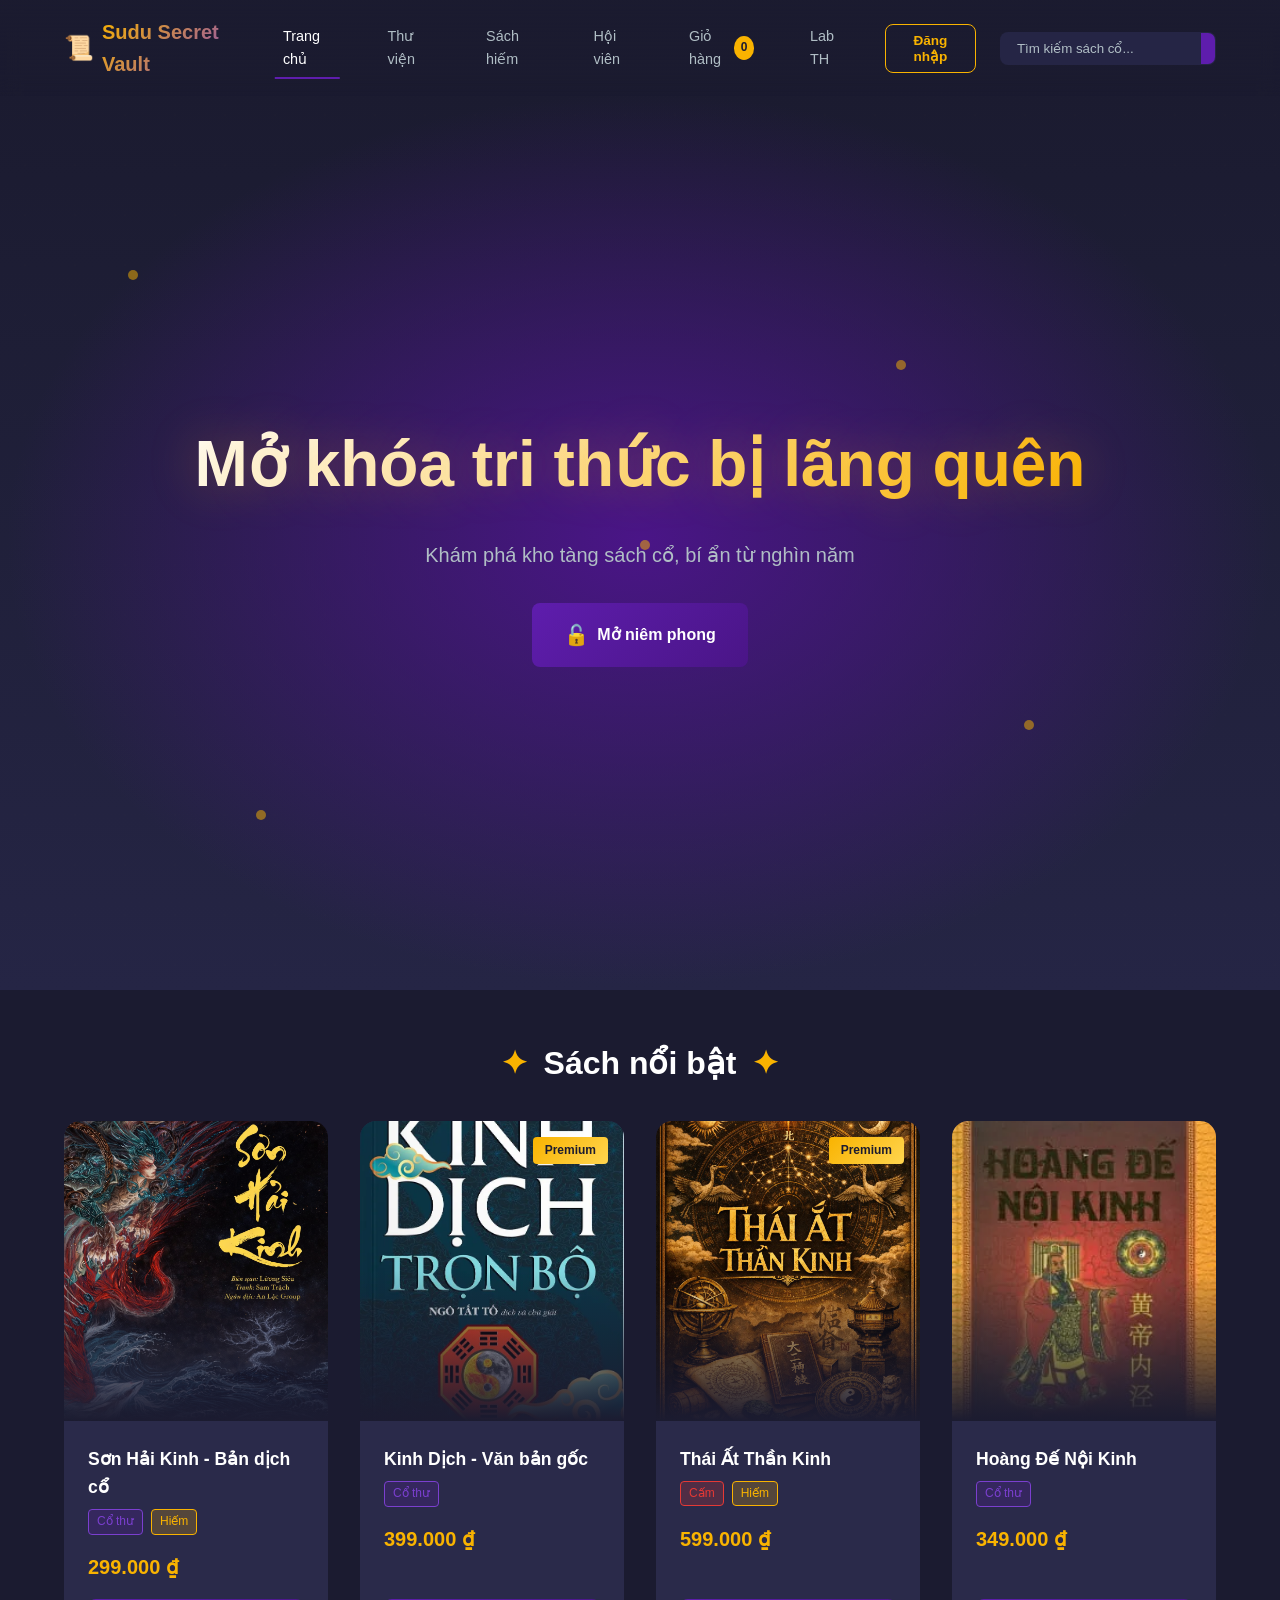
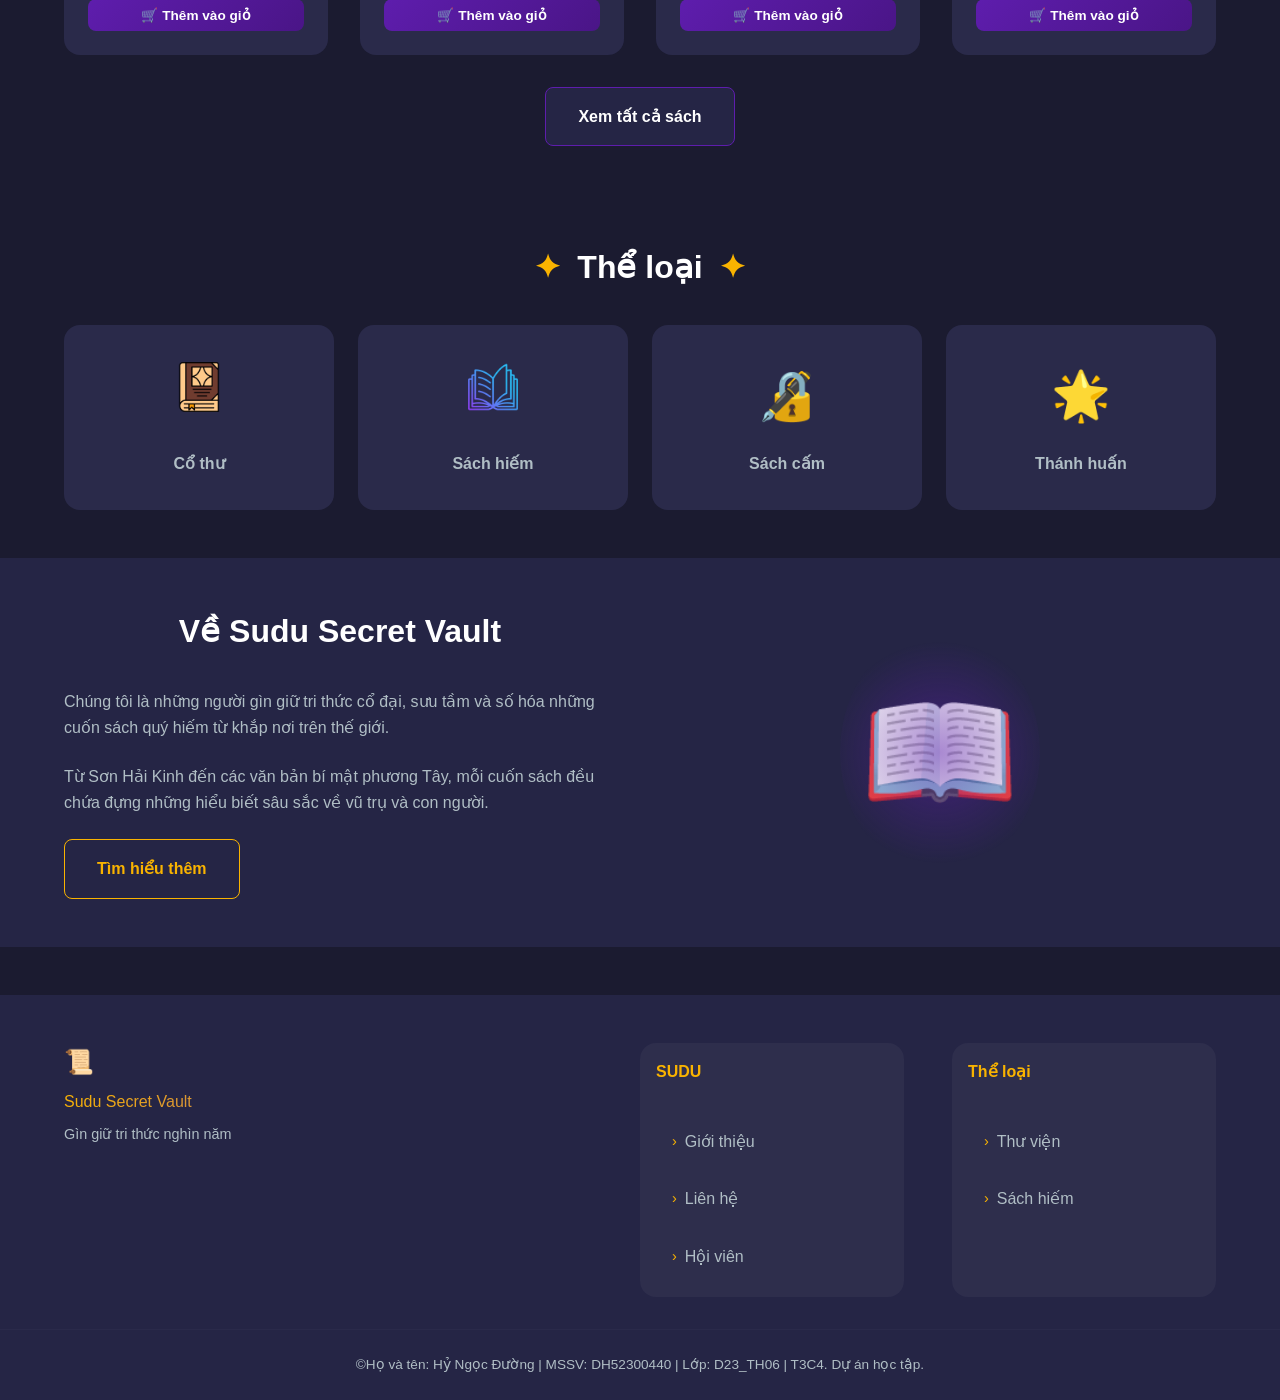
==== index.html @ 45963c6c "Initial commit" ====
<!DOCTYPE html>
<html lang="vi">

<head>
    <meta charset="UTF-8">
    <meta name="viewport" content="width=device-width, initial-scale=1.0">
    <title>Sudu Secret Vault - Mở khóa tri thức bị lãng quên</title>
    <link rel="stylesheet" href="styles/style.css">
</head>

<body>
    <!-- ========== HEADER ========== -->
    <header class="header">
        <div class="container header-content">
            <!-- Logo -->
            <a href="index.html" class="logo">
                <span class="logo-icon">📜</span>
                <span class="logo-text">Sudu Secret Vault</span>
            </a>

            <!-- Navigation Menu -->
            <nav class="nav-menu">
                <a href="index.html" class="nav-link active">Trang chủ</a>
                <a href="templates/sach.html" class="nav-link">Thư viện</a>
                <a href="templates/sach-hiem.html" class="nav-link">Sách hiếm</a>
                <a href="templates/hoi-vien.html" class="nav-link">Hội viên</a>
                <a href="templates/gio-hang.html" class="nav-link cart-link">

                    Giỏ hàng
                    <span class="cart-count" id="cart-count">0</span>
                </a>
                <a href="templates/lab-thuc-hanh.html" class="nav-link">Lab TH</a>
            </nav>

            <!-- Search Bar -->
            <div class="search-bar">
                <input type="text" id="search-input" placeholder="Tìm kiếm sách cổ...">
                <button class="search-btn" onclick="searchBooks()">🔍</button>
            </div>

            <!-- Mobile Menu Button -->
            <button class="mobile-menu-btn" onclick="toggleMobileMenu()">☰</button>
        </div>
    </header>

    <!-- ========== HERO SECTION ========== -->
    <section class="hero">
        <div class="hero-overlay"></div>
        <div class="hero-content">
            <h1 class="hero-title">Mở khóa tri thức bị lãng quên</h1>
            <p class="hero-subtitle">Khám phá kho tàng sách cổ, bí ẩn từ nghìn năm</p>
            <a href="templates/sach.html" class="btn btn-primary btn-glow">
                <span class="btn-icon">🔓</span>
                Mở niêm phong
            </a>
        </div>
        <!-- Floating mystical elements -->
        <div class="mystical-particles">
            <span class="particle"></span>
            <span class="particle"></span>
            <span class="particle"></span>
            <span class="particle"></span>
            <span class="particle"></span>
        </div>
    </section>

    <!-- ========== FEATURED BOOKS ========== -->
    <section class="section featured-section">
        <div class="container">
            <h2 class="section-title">
                <span class="title-decoration">✦</span>
                Sách nổi bật
                <span class="title-decoration">✦</span>
            </h2>
            <div class="books-grid" id="featured-books">
                <!-- Books will be loaded by JavaScript -->
            </div>
            <div class="section-footer">
                <a href="templates/sach.html" class="btn btn-secondary">Xem tất cả sách</a>
            </div>
        </div>
    </section>

    <!-- ========== CATEGORIES ========== -->
    <section class="section categories-section">
        <div class="container">
            <h2 class="section-title">
                <span class="title-decoration">✦</span>
                Thể loại
                <span class="title-decoration">✦</span>
            </h2>
            <div class="categories-grid">
                <a href="templates/sach.html?category=cothu" class="category-card">
                    <span class="category-icon"> <img src="images/icon/iconcothu.jpg" alt="Cổ thư" width="50"
                            height="50"> </span>
                    <span class="category-name">Cổ thư</span>
                </a>
                <a href="templates/sach.html?category=hiem" class="category-card">
                    <span class="category-icon"> <img src="images/icon/book.png" alt="Sách hiếm" width="50" height="50">
                    </span>
                    <span class="category-name">Sách hiếm</span>
                </a>
                <a href="templates/sach.html?category=cam" class="category-card">
                    <span class="category-icon">🔏</span>
                    <span class="category-name">Sách cấm</span>
                </a>
                <a href="templates/sach.html?category=thanhuan" class="category-card">
                    <span class="category-icon">🌟</span>
                    <span class="category-name">Thánh huấn</span>
                </a>
            </div>
        </div>
    </section>

    <!-- ========== ABOUT SECTION ========== -->
    <section class="section about-section">
        <div class="container about-content">
            <div class="about-text">
                <h2 class="section-title">Về Sudu Secret Vault</h2>
                <p>Chúng tôi là những người gìn giữ tri thức cổ đại, sưu tầm và số hóa những cuốn sách quý hiếm từ khắp
                    nơi trên thế giới.</p>
                <p>Từ Sơn Hải Kinh đến các văn bản bí mật phương Tây, mỗi cuốn sách đều chứa đựng những hiểu biết sâu
                    sắc về vũ trụ và con người.</p>
                <a href="templates/gioi-thieu.html" class="btn btn-outline">Tìm hiểu thêm</a>
            </div>
            <div class="about-image">
                <div class="mystical-book">
                    <span class="book-glow"></span>
                    📖
                </div>
            </div>
        </div>
    </section>

    <!-- ========== FOOTER ========== -->
    <footer class="footer">
        <div class="container footer-content">
            <div class="footer-brand">
                <span class="logo-icon">📜</span>
                <span class="logo-text">Sudu Secret Vault</span>
                <p class="footer-tagline">Gìn giữ tri thức nghìn năm</p>
            </div>
            <div class="footer-links">
                <h4>SUDU</h4>
                <a href="templates/gioi-thieu.html">Giới thiệu</a>
                <a href="templates/lien-he.html">Liên hệ</a>
                <a href="templates/hoi-vien.html">Hội viên</a>
            </div>
            <div class="footer-links">
                <h4>Thể loại</h4>
                <a href="templates/sach.html">Thư viện</a>
                <a href="templates/sach-hiem.html">Sách hiếm</a>
            </div>
        </div>
        <div class="footer-bottom">
            <p>&copy;Họ và tên: Hỷ Ngọc Đường | MSSV: DH52300440 | Lớp: D23_TH06 | T3C4. Dự án học tập.</p>

        </div>
    </footer>

    <script src="scripts/main.js"></script>
    <script>
        // Load featured books on homepage
        document.addEventListener('DOMContentLoaded', function () {
            loadFeaturedBooks();
            updateCartCount();
        });
    </script>
</body>

</html>
---- styles/style.css ----
/* ========================================
   SUDU SECRET VAULT - MYSTICAL E-BOOK SHOP
   Main Stylesheet
   ======================================== */

/* ========== CSS VARIABLES ========== */
:root {
    --color-primary: #5E1DAD;
    --color-primary-light: #7B3FCF;
    --color-primary-dark: #4A1587;
    --color-accent: #F9B300;
    --color-accent-light: #FFD54F;
    --color-bg: #1B1B30;
    --color-bg-light: #252545;
    --color-bg-card: #2A2A4A;
    --color-text: #FFFFFF;
    --color-text-alt: #B0BEC5;
    --color-danger: #E53935;
    --color-success: #43A047;

    /* Glow effects */
    --glow-primary: 0 0 20px rgba(94, 29, 173, 0.5);
    --glow-accent: 0 0 20px rgba(249, 179, 0, 0.5);

    /* Spacing */
    --spacing-xs: 0.5rem;
    --spacing-sm: 1rem;
    --spacing-md: 1.5rem;
    --spacing-lg: 2rem;
    --spacing-xl: 3rem;

    /* Border radius */
    --radius-sm: 4px;
    --radius-md: 8px;
    --radius-lg: 16px;

    /* Transitions */
    --transition-slow: 0.5s ease;
    --transition-normal: 0.3s ease;
    --transition-fast: 0.15s ease;
}

/* ========== RESET & BASE ========== */
* {
    margin: 0;
    padding: 0;
    box-sizing: border-box;
}

html {
    scroll-behavior: smooth;
}

body {
    font-family: 'Segoe UI', Tahoma, Geneva, Verdana, sans-serif;
    background-color: var(--color-bg);
    color: var(--color-text);
    line-height: 1.6;
    min-height: 100vh;
    padding-top: 90px;
}

a {
    text-decoration: none;
    color: inherit;
    transition: var(--transition-normal);
}

img {
    max-width: 100%;
    height: auto;
}

.container {
    max-width: 1200px;
    margin: 0 auto;
    padding: 0 var(--spacing-md);
}

/* ========== HEADER ========== */
.header {
    background: linear-gradient(180deg, var(--color-bg) 0%, transparent 100%);
    position: fixed;
    top: 0;
    left: 0;
    right: 0;
    z-index: 1000;
    padding: var(--spacing-sm) 0;
    backdrop-filter: blur(10px);
}

.header-content {
    display: flex;
    align-items: center;
    justify-content: space-between;
    gap: var(--spacing-md);
}

.user-panel {
    display: flex;
    align-items: center;
    gap: var(--spacing-sm);
}

.user-greeting {
    color: var(--color-text);
    font-size: 0.95rem;
    white-space: nowrap;
}

/* Logo */
.logo {
    display: flex;
    align-items: center;
    gap: var(--spacing-xs);
    font-size: 1.25rem;
    font-weight: bold;
}

.logo-icon {
    font-size: 1.5rem;
    animation: float 3s ease-in-out infinite;
}

.logo-text {
    background: linear-gradient(135deg, var(--color-accent), var(--color-primary-light));
    -webkit-background-clip: text;
    -webkit-text-fill-color: transparent;
    background-clip: text;
}

/* Navigation */
.nav-menu {
    display: flex;
    align-items: center;
    gap: var(--spacing-md);
}

.nav-link {
    color: var(--color-text-alt);
    font-size: 0.9rem;
    padding: var(--spacing-xs) var(--spacing-sm);
    border-radius: var(--radius-sm);
    position: relative;
}

.nav-link:hover,
.nav-link.active {
    color: var(--color-text);
}

.nav-link::after {
    content: '';
    position: absolute;
    bottom: 0;
    left: 50%;
    transform: translateX(-50%);
    width: 0;
    height: 2px;
    background: var(--color-primary);
    transition: var(--transition-normal);
}

.nav-link:hover::after,
.nav-link.active::after {
    width: 80%;
}

.cart-link {
    display: flex;
    align-items: center;
    gap: var(--spacing-xs);
}

.cart-icon {
    display: inline-flex;
    align-items: center;
    justify-content: center;
    font-size: 1rem;
}

.cart-count {
    background: var(--color-accent);
    color: var(--color-bg);
    font-size: 0.75rem;
    font-weight: bold;
    padding: 2px 6px;
    border-radius: 50%;
    min-width: 20px;
    text-align: center;
}

.flyer-image {
    position: fixed;
    z-index: 2000;
    border-radius: 12px;
    pointer-events: none;
    transition: transform 0.8s ease, opacity 0.8s ease;
    will-change: transform, opacity;
}

.cart-link.animate {
    animation: cart-pop 0.35s ease-in-out;
}

@keyframes cart-pop {
    0% {
        transform: scale(1);
    }

    50% {
        transform: scale(1.18);
    }

    100% {
        transform: scale(1);
    }
}

/* Search Bar */
.search-bar {
    display: flex;
    align-items: center;
    background: var(--color-bg-light);
    border-radius: var(--radius-md);
    overflow: hidden;
    border: 1px solid transparent;
    transition: var(--transition-normal);
}

.search-bar:focus-within {
    border-color: var(--color-primary);
    box-shadow: var(--glow-primary);
}

.search-bar input {
    background: transparent;
    border: none;
    padding: var(--spacing-xs) var(--spacing-sm);
    color: var(--color-text);
    width: 200px;
    outline: none;
}

.search-bar input::placeholder {
    color: var(--color-text-alt);
}

.search-btn {
    background: var(--color-primary);
    border: none;
    padding: var(--spacing-xs) var(--spacing-sm);
    cursor: pointer;
    transition: var(--transition-normal);
}

.search-btn:hover {
    background: var(--color-primary-light);
}

/* Mobile Menu Button */
.mobile-menu-btn {
    display: none;
    background: transparent;
    border: none;
    color: var(--color-text);
    font-size: 1.5rem;
    cursor: pointer;
}

/* ========== HERO SECTION ========== */
.hero {
    min-height: 100vh;
    display: flex;
    align-items: center;
    justify-content: center;
    position: relative;
    background:
        radial-gradient(ellipse at center, var(--color-primary-dark) 0%, transparent 70%),
        linear-gradient(180deg, var(--color-bg) 0%, var(--color-bg-light) 100%);
    overflow: hidden;
}

.hero-overlay {
    position: absolute;
    inset: 0;
    background: url('data:image/svg+xml,<svg xmlns="http://www.w3.org/2000/svg" viewBox="0 0 100 100"><circle cx="50" cy="50" r="1" fill="%23F9B300" opacity="0.3"/></svg>');
    background-size: 50px 50px;
    opacity: 0.1;
    animation: twinkle 4s ease-in-out infinite;
}

.hero-content {
    text-align: center;
    z-index: 1;
    padding: var(--spacing-xl);
}

.hero-title {
    font-size: clamp(2rem, 5vw, 4rem);
    font-weight: bold;
    margin-bottom: var(--spacing-md);
    background: linear-gradient(135deg, var(--color-text), var(--color-accent));
    -webkit-background-clip: text;
    -webkit-text-fill-color: transparent;
    background-clip: text;
    text-shadow: 0 0 50px rgba(249, 179, 0, 0.3);
}

.hero-subtitle {
    font-size: 1.25rem;
    color: var(--color-text-alt);
    margin-bottom: var(--spacing-lg);
}

/* Mystical Particles */
.mystical-particles {
    position: absolute;
    inset: 0;
    pointer-events: none;
}

.particle {
    position: absolute;
    width: 10px;
    height: 10px;
    background: var(--color-accent);
    border-radius: 50%;
    opacity: 0.5;
    animation: float-particle 6s ease-in-out infinite;
}

.particle:nth-child(1) {
    left: 10%;
    top: 20%;
    animation-delay: 0s;
}

.particle:nth-child(2) {
    left: 20%;
    top: 80%;
    animation-delay: 1s;
}

.particle:nth-child(3) {
    left: 70%;
    top: 30%;
    animation-delay: 2s;
}

.particle:nth-child(4) {
    left: 80%;
    top: 70%;
    animation-delay: 3s;
}

.particle:nth-child(5) {
    left: 50%;
    top: 50%;
    animation-delay: 4s;
}

/* ========== BUTTONS ========== */
.btn {
    display: inline-flex;
    align-items: center;
    gap: var(--spacing-xs);
    padding: var(--spacing-sm) var(--spacing-lg);
    border-radius: var(--radius-md);
    font-size: 1rem;
    font-weight: 600;
    cursor: pointer;
    border: none;
    transition: var(--transition-normal);
}

.btn-primary {
    background: linear-gradient(135deg, var(--color-primary), var(--color-primary-dark));
    color: var(--color-text);
}

.btn-primary:hover {
    transform: translateY(-2px);
    box-shadow: var(--glow-primary);
}

.btn-secondary {
    background: var(--color-bg-light);
    color: var(--color-text);
    border: 1px solid var(--color-primary);
}

.btn-secondary:hover {
    background: var(--color-primary);
}

.btn-outline {
    background: transparent;
    color: var(--color-accent);
    border: 1px solid var(--color-accent);
}

.btn-outline:hover {
    background: var(--color-accent);
    color: var(--color-bg);
}

.btn-glow {
    animation: glow-pulse 2s ease-in-out infinite;
}

.btn-accent {
    background: linear-gradient(135deg, var(--color-accent), var(--color-accent-light));
    color: var(--color-bg);
}

.btn-accent:hover {
    box-shadow: var(--glow-accent);
    transform: translateY(-2px);
}

.btn-small {
    padding: var(--spacing-xs) var(--spacing-sm);
    font-size: 0.85rem;
}

.btn-icon {
    font-size: 1.25rem;
}

.btn:disabled {
    opacity: 0.5;
    cursor: not-allowed;
    transform: none !important;
}

/* ========== SECTIONS ========== */
.section {
    padding: var(--spacing-xl) 0;
}

.section-title {
    text-align: center;
    font-size: 2rem;
    margin-bottom: var(--spacing-lg);
    display: flex;
    align-items: center;
    justify-content: center;
    gap: var(--spacing-sm);
}

.title-decoration {
    color: var(--color-accent);
    animation: twinkle 2s ease-in-out infinite;
}

.section-footer {
    text-align: center;
    margin-top: var(--spacing-lg);
}

/* ========== BOOKS GRID ========== */
.books-grid {
    display: grid;
    grid-template-columns: repeat(auto-fill, minmax(250px, 1fr));
    gap: var(--spacing-lg);
}

/* Book Card */
.book-card {
    background: var(--color-bg-card);
    border-radius: var(--radius-lg);
    overflow: hidden;
    transition: var(--transition-slow);
    position: relative;
    display: flex;
    flex-direction: column;
    height: 100%;
}

.book-card:hover {
    transform: translateY(-10px) scale(1.02);
    box-shadow: var(--glow-primary);
}

.book-card-image {
    position: relative;
    height: 300px;
    overflow: hidden;
}

.book-card-image img {
    width: 100%;
    height: 100%;
    object-fit: cover;
    transition: var(--transition-slow);
}

.book-card:hover .book-card-image img {
    transform: scale(1.1);
}

.book-card-overlay {
    position: absolute;
    inset: 0;
    background: linear-gradient(to top, var(--color-bg) 0%, transparent 50%);
}

.book-card-content {
    padding: var(--spacing-md);
    display: flex;
    flex-direction: column;
    flex: 1;
}

.book-card-title {
    font-size: 1.1rem;
    font-weight: 600;
    margin-bottom: var(--spacing-xs);
    display: -webkit-box;
    -webkit-line-clamp: 2;
    line-clamp: 2;
    -webkit-box-orient: vertical;
    overflow: hidden;
}

.book-card-title a:hover {
    color: var(--color-accent);
}

.book-tags {
    display: flex;
    flex-wrap: wrap;
    gap: var(--spacing-xs);
    margin-bottom: var(--spacing-sm);
}

.tag {
    font-size: 0.75rem;
    padding: 2px 8px;
    border-radius: var(--radius-sm);
    background: var(--color-bg-light);
    color: var(--color-text-alt);
}

.tag-hiem {
    background: rgba(249, 179, 0, 0.2);
    color: var(--color-accent);
    border: 1px solid var(--color-accent);
}

.tag-cothu {
    background: rgba(94, 29, 173, 0.2);
    color: var(--color-primary-light);
    border: 1px solid var(--color-primary-light);
}

.tag-cam {
    background: rgba(229, 57, 53, 0.2);
    color: var(--color-danger);
    border: 1px solid var(--color-danger);
}

.book-card-price {
    font-size: 1.25rem;
    font-weight: bold;
    color: var(--color-accent);
    margin-bottom: var(--spacing-sm);
}

.book-card-actions {
    display: flex;
    gap: var(--spacing-xs);
    margin-top: auto;
}

.book-card-actions .btn {
    flex: 1;
    justify-content: center;
}

/* Premium Badge */
.premium-badge {
    position: absolute;
    top: var(--spacing-sm);
    right: var(--spacing-sm);
    background: linear-gradient(135deg, var(--color-accent), var(--color-accent-light));
    color: var(--color-bg);
    padding: 4px 12px;
    border-radius: var(--radius-sm);
    font-size: 0.75rem;
    font-weight: bold;
    z-index: 1;
    animation: shine 3s ease-in-out infinite;
}

/* Locked Book */
.book-card.locked {
    opacity: 0.7;
}

.book-card.locked::before {
    content: '🔒';
    position: absolute;
    top: 50%;
    left: 50%;
    transform: translate(-50%, -50%);
    font-size: 3rem;
    z-index: 10;
    text-shadow: 0 0 20px var(--color-bg);
}

/* ========== CATEGORIES ========== */
.categories-grid {
    display: grid;
    grid-template-columns: repeat(auto-fit, minmax(200px, 1fr));
    gap: var(--spacing-md);
}

.category-card {
    display: flex;
    flex-direction: column;
    align-items: center;
    padding: var(--spacing-lg);
    background: var(--color-bg-card);
    border-radius: var(--radius-lg);
    transition: var(--transition-normal);
    border: 1px solid transparent;
}

.category-card:hover {
    border-color: var(--color-primary);
    box-shadow: var(--glow-primary);
    transform: translateY(-5px);
}

.category-icon {
    font-size: 3rem;
    margin-bottom: var(--spacing-sm);
}

.category-name {
    font-weight: 600;
    color: var(--color-text-alt);
}

.category-card:hover .category-name {
    color: var(--color-text);
}

/* ========== ABOUT SECTION ========== */
.about-section {
    background: var(--color-bg-light);
}

.about-content {
    display: grid;
    grid-template-columns: 1fr 1fr;
    gap: var(--spacing-xl);
    align-items: center;
}

.about-text p {
    color: var(--color-text-alt);
    margin-bottom: var(--spacing-md);
}

.about-image {
    display: flex;
    justify-content: center;
}

.mystical-book {
    font-size: 8rem;
    position: relative;
    animation: float 4s ease-in-out infinite;
}

.book-glow {
    position: absolute;
    inset: -20px;
    background: radial-gradient(circle, var(--color-primary) 0%, transparent 70%);
    opacity: 0.5;
    border-radius: 50%;
    animation: glow-pulse 2s ease-in-out infinite;
}

/* ========== PRODUCT DETAIL PAGE ========== */
.product-detail {
    padding-top: 100px;
    min-height: 100vh;
}

.product-container {
    display: grid;
    grid-template-columns: 1fr 1fr;
    gap: var(--spacing-xl);
    padding: var(--spacing-lg);
}

.product-image {
    position: relative;
}

.product-image img {
    width: 100%;
    border-radius: var(--radius-lg);
    box-shadow: var(--glow-primary);
}

.product-info {
    padding: var(--spacing-md);
}

.product-title {
    font-size: 2rem;
    margin-bottom: var(--spacing-md);
}

.product-description {
    color: var(--color-text-alt);
    margin-bottom: var(--spacing-md);
    line-height: 1.8;
}

.product-price {
    font-size: 2rem;
    color: var(--color-accent);
    font-weight: bold;
    margin-bottom: var(--spacing-lg);
}

.product-actions {
    display: flex;
    gap: var(--spacing-md);
    margin-bottom: var(--spacing-lg);
}

/* Question Gate */
.question-gate {
    background: var(--color-bg-card);
    border: 1px solid var(--color-primary);
    border-radius: var(--radius-lg);
    padding: var(--spacing-lg);
    margin-top: var(--spacing-lg);
}

.question-gate h3 {
    color: var(--color-accent);
    margin-bottom: var(--spacing-md);
    display: flex;
    align-items: center;
    gap: var(--spacing-xs);
}

.question-gate p {
    color: var(--color-text-alt);
    font-style: italic;
    margin-bottom: var(--spacing-md);
}

.gate-input {
    width: 100%;
    padding: var(--spacing-sm);
    background: var(--color-bg);
    border: 1px solid var(--color-primary);
    border-radius: var(--radius-md);
    color: var(--color-text);
    margin-bottom: var(--spacing-md);
}

.gate-input:focus {
    outline: none;
    box-shadow: var(--glow-primary);
}

.question-options {
    display: grid;
    grid-template-columns: 1fr 1fr;
    gap: var(--spacing-md);
    margin-bottom: var(--spacing-md);
}

@media (max-width: 768px) {
    .question-options {
        grid-template-columns: 1fr;
    }
}

.option-btn {
    padding: var(--spacing-md);
    background: var(--color-bg);
    border: 1px solid var(--color-primary);
    border-radius: var(--radius-md);
    color: var(--color-text);
    cursor: pointer;
    transition: all 0.3s ease;
    text-align: center;
}

.option-btn:hover {
    background: var(--color-primary);
    color: var(--color-bg);
    box-shadow: var(--glow-primary);
}

.option-btn.selected {
    background: var(--color-accent);
    color: var(--color-bg);
    box-shadow: var(--glow-accent);
}

.confirm-btn {
    margin-top: var(--spacing-md);
    min-width: 120px;
}

.auth-modal {
    position: fixed;
    inset: 0;
    background: rgba(16, 19, 30, 0.85);
    display: none;
    align-items: center;
    justify-content: center;
    padding: var(--spacing-lg);
    z-index: 2000;
}

.auth-modal.open {
    display: flex;
}

.auth-modal-dialog {
    background: var(--color-bg);
    border: 1px solid rgba(255, 255, 255, 0.08);
    border-radius: var(--radius-xl);
    width: min(520px, 100%);
    padding: var(--spacing-lg);
    box-shadow: 0 25px 80px rgba(0, 0, 0, 0.25);
    position: relative;
}

.modal-close {
    position: absolute;
    top: var(--spacing-md);
    right: var(--spacing-md);
    background: transparent;
    border: none;
    color: var(--color-text);
    font-size: 1.2rem;
    cursor: pointer;
}

.auth-tabs {
    display: flex;
    gap: var(--spacing-sm);
    margin-bottom: var(--spacing-md);
}

.tab-btn {
    flex: 1;
    padding: var(--spacing-sm) var(--spacing-md);
    border: 1px solid var(--color-primary);
    background: transparent;
    color: var(--color-text);
    cursor: pointer;
    border-radius: var(--radius-md);
}

.tab-btn.active {
    background: var(--color-primary);
    color: var(--color-bg);
}

.auth-forms {
    display: grid;
    gap: var(--spacing-md);
}

.auth-form {
    display: none;
}

.auth-form.active {
    display: block;
}

.form-group {
    display: grid;
    gap: 0.5rem;
    margin-bottom: var(--spacing-md);
}

.form-group label {
    color: var(--color-text-alt);
    font-size: 0.9rem;
}

.form-group input {
    width: 100%;
    padding: var(--spacing-sm);
    border: 1px solid var(--color-primary);
    border-radius: var(--radius-md);
    background: var(--color-bg-card);
    color: var(--color-text);
}

/* ========== CART PAGE ========== */
.cart-page {
    padding-top: 100px;
    min-height: 100vh;
}

.cart-container {
    max-width: 800px;
    margin: 0 auto;
    padding: var(--spacing-lg);
}

.cart-items {
    margin-bottom: var(--spacing-lg);
}

.cart-item {
    display: flex;
    gap: var(--spacing-md);
    background: var(--color-bg-card);
    border-radius: var(--radius-lg);
    padding: var(--spacing-md);
    margin-bottom: var(--spacing-md);
    align-items: center;
}

.cart-item-image {
    width: 100px;
    height: 120px;
    object-fit: cover;
    border-radius: var(--radius-md);
}

.cart-item-info {
    flex: 1;
}

.cart-item-title {
    font-size: 1.1rem;
    margin-bottom: var(--spacing-xs);
}

.cart-item-price {
    color: var(--color-accent);
    font-weight: bold;
}

.cart-item-quantity {
    display: flex;
    align-items: center;
    gap: var(--spacing-xs);
    margin-top: var(--spacing-xs);
}

.quantity-btn {
    width: 30px;
    height: 30px;
    border: 1px solid var(--color-primary);
    background: transparent;
    color: var(--color-text);
    border-radius: var(--radius-sm);
    cursor: pointer;
    transition: var(--transition-fast);
}

.quantity-btn:hover {
    background: var(--color-primary);
}

.cart-item-remove {
    background: transparent;
    border: none;
    color: var(--color-danger);
    font-size: 1.5rem;
    cursor: pointer;
    transition: var(--transition-fast);
}

.cart-item-remove:hover {
    transform: scale(1.2);
}

.cart-summary {
    background: var(--color-bg-card);
    border-radius: var(--radius-lg);
    padding: var(--spacing-lg);
}

.cart-total {
    display: flex;
    justify-content: space-between;
    font-size: 1.5rem;
    margin-bottom: var(--spacing-lg);
}

.cart-total-price {
    color: var(--color-accent);
    font-weight: bold;
}

.cart-empty {
    text-align: center;
    padding: var(--spacing-xl);
    color: var(--color-text-alt);
}

.cart-empty-icon {
    font-size: 4rem;
    margin-bottom: var(--spacing-md);
    opacity: 0.5;
}

/* ========== CHECKOUT PAGE ========== */
.checkout-page {
    padding-top: 100px;
    min-height: 100vh;
}

.checkout-container {
    max-width: 600px;
    margin: 0 auto;
    padding: var(--spacing-lg);
}

.checkout-form {
    background: var(--color-bg-card);
    border-radius: var(--radius-lg);
    padding: var(--spacing-lg);
}

.form-group {
    margin-bottom: var(--spacing-md);
}

.form-group label {
    display: block;
    margin-bottom: var(--spacing-xs);
    color: var(--color-text-alt);
}

.form-group input,
.form-group select {
    width: 100%;
    padding: var(--spacing-sm);
    background: var(--color-bg);
    border: 1px solid var(--color-bg-light);
    border-radius: var(--radius-md);
    color: var(--color-text);
    transition: var(--transition-fast);
}

.form-group input:focus,
.form-group select:focus {
    outline: none;
    border-color: var(--color-primary);
    box-shadow: var(--glow-primary);
}

.checkout-summary {
    background: var(--color-bg-light);
    border-radius: var(--radius-md);
    padding: var(--spacing-md);
    margin-bottom: var(--spacing-lg);
}

.checkout-item {
    display: flex;
    justify-content: space-between;
    margin-bottom: var(--spacing-xs);
    color: var(--color-text-alt);
}

.checkout-total {
    display: flex;
    justify-content: space-between;
    font-size: 1.25rem;
    font-weight: bold;
    border-top: 1px solid var(--color-bg-card);
    padding-top: var(--spacing-sm);
    margin-top: var(--spacing-sm);
}

.checkout-total span:last-child {
    color: var(--color-accent);
}

/* ========== LIBRARY PAGE ========== */
.library-page {
    padding-top: 100px;
    min-height: 100vh;
}

.library-header {
    text-align: center;
    padding: var(--spacing-xl) 0;
}

.library-filters {
    display: flex;
    justify-content: center;
    gap: var(--spacing-sm);
    margin-bottom: var(--spacing-lg);
    flex-wrap: wrap;
}

.filter-btn {
    padding: var(--spacing-xs) var(--spacing-md);
    background: var(--color-bg-light);
    border: 1px solid transparent;
    border-radius: var(--radius-md);
    color: var(--color-text-alt);
    cursor: pointer;
    transition: var(--transition-normal);
}

.filter-btn:hover,
.filter-btn.active {
    border-color: var(--color-primary);
    color: var(--color-text);
}

.filter-count {
    margin-left: 0.5rem;
    font-size: 0.9rem;
    color: var(--color-primary);
    font-weight: 600;
    visibility: hidden;
}

.filter-btn.active .filter-count,
.filter-btn:hover .filter-count {
    visibility: visible;
}

/* ========== FOOTER ========== */
.footer {
    background: var(--color-bg-light);
    padding: var(--spacing-xl) 0 var(--spacing-md);
    margin-top: var(--spacing-xl);
}

.footer-content {
    display: grid;
    grid-template-columns: 2fr 1fr 1fr;
    gap: var(--spacing-xl);
    margin-bottom: var(--spacing-lg);
}

.footer-brand {
    display: flex;
    flex-direction: column;
    gap: var(--spacing-xs);
}

.footer-tagline {
    color: var(--color-text-alt);
    font-size: 0.9rem;
}

.footer-links h4 {
    margin-bottom: var(--spacing-md);
    color: var(--color-accent);
}

.footer-links {
    display: flex;
    flex-direction: column;
    gap: 0.5rem;
    padding: var(--spacing-sm);
    background: rgba(255, 255, 255, 0.04);
    border-radius: var(--radius-lg);
}

.footer-links a {
    display: flex;
    align-items: center;
    gap: 0.5rem;
    color: var(--color-text-alt);
    padding: 0.75rem 1rem;
    border-radius: var(--radius-md);
    transition: background 0.25s ease, color 0.25s ease, transform 0.2s ease;
    position: relative;
}

.footer-links a::before {
    content: '›';
    color: var(--color-accent);
    font-size: 0.9rem;
}

.footer-links a:hover {
    color: var(--color-text);
    background: rgba(255, 255, 255, 0.08);
    transform: translateX(4px);
}

.footer-bottom {
    text-align: center;
    padding-top: var(--spacing-md);
    border-top: 1px solid var(--color-bg-card);
    color: var(--color-text-alt);
    font-size: 0.85rem;
}

/* ========== ANIMATIONS ========== */
@keyframes float {

    0%,
    100% {
        transform: translateY(0);
    }

    50% {
        transform: translateY(-15px);
    }
}

@keyframes float-particle {

    0%,
    100% {
        transform: translateY(0) scale(1);
        opacity: 0.5;
    }

    50% {
        transform: translateY(-30px) scale(1.5);
        opacity: 1;
    }
}

@keyframes glow-pulse {

    0%,
    100% {
        box-shadow: 0 0 20px rgba(94, 29, 173, 0.5);
    }

    50% {
        box-shadow: 0 0 40px rgba(94, 29, 173, 0.8);
    }
}

@keyframes twinkle {

    0%,
    100% {
        opacity: 1;
    }

    50% {
        opacity: 0.5;
    }
}

@keyframes shine {
    0% {
        background-position: -100px;
    }

    50%,
    100% {
        background-position: 200px;
    }
}

@keyframes fadeIn {
    from {
        opacity: 0;
        transform: translateY(20px);
    }

    to {
        opacity: 1;
        transform: translateY(0);
    }
}

.fade-in {
    animation: fadeIn 0.5s ease forwards;
}

/* ========== RESPONSIVE ========== */
@media (max-width: 768px) {
    body {
        padding-top: 160px;
    }

    .header-content {
        flex-wrap: wrap;
    }

    .nav-menu {
        display: none;
        position: absolute;
        top: 100%;
        left: 0;
        right: 0;
        background: var(--color-bg);
        flex-direction: column;
        padding: var(--spacing-md);
        border-top: 1px solid var(--color-bg-light);
    }

    .nav-menu.active {
        display: flex;
    }

    .mobile-menu-btn {
        display: block;
    }

    .search-bar {
        order: 3;
        width: 100%;
        margin-top: var(--spacing-sm);
    }

    .search-bar input {
        width: 100%;
    }

    .about-content {
        grid-template-columns: 1fr;
        text-align: center;
    }

    .product-container {
        grid-template-columns: 1fr;
    }

    .footer-content {
        grid-template-columns: 1fr;
        text-align: center;
    }

    .books-grid {
        grid-template-columns: repeat(auto-fill, minmax(200px, 1fr));
    }
}

/* ========== UTILITY CLASSES ========== */
.text-center {
    text-align: center;
}

.text-accent {
    color: var(--color-accent);
}

.text-muted {
    color: var(--color-text-alt);
}

.mb-sm {
    margin-bottom: var(--spacing-sm);
}

.mb-md {
    margin-bottom: var(--spacing-md);
}

.mb-lg {
    margin-bottom: var(--spacing-lg);
}

.mt-lg {
    margin-top: var(--spacing-lg);
}

/* Toast Notification */
.toast {
    position: fixed;
    bottom: 20px;
    right: 20px;
    background: var(--color-bg-card);
    border: 1px solid var(--color-primary);
    border-radius: var(--radius-md);
    padding: var(--spacing-md);
    display: flex;
    align-items: center;
    gap: var(--spacing-sm);
    box-shadow: var(--glow-primary);
    transform: translateX(150%);
    transition: var(--transition-normal);
    z-index: 2000;
}

.toast.show {
    transform: translateX(0);
}

.toast-success {
    border-color: var(--color-success);
}

.toast-icon {
    font-size: 1.5rem;
}

/* Page Title */
.page-title {
    padding-top: 100px;
    text-align: center;
    padding-bottom: var(--spacing-lg);
}

.page-title h1 {
    font-size: 2.5rem;
    margin-bottom: var(--spacing-sm);
}

.page-title p {
    color: var(--color-text-alt);
}

/* Breadcrumb */
.breadcrumb {
    display: flex;
    flex-wrap: wrap;
    align-items: center;
    gap: 0.5rem;
    padding: calc(var(--spacing-sm) / 2) var(--spacing-md);
    margin-bottom: var(--spacing-md);
    background: rgba(255, 255, 255, 0.05);
    border: 1px solid rgba(255, 255, 255, 0.08);
    border-radius: var(--radius-xl);
    color: var(--color-text-alt);
    font-size: 0.92rem;
}

.breadcrumb a,
.breadcrumb span {
    display: inline-flex;
    align-items: center;
    gap: 0.25rem;
}

.breadcrumb a {
    color: var(--color-primary-light);
    padding: 0.35rem 0.75rem;
    border-radius: var(--radius-md);
    background: rgba(255, 255, 255, 0.03);
    text-decoration: none;
    transition: background 0.25s ease, color 0.25s ease, transform 0.25s ease;
}

.breadcrumb a:hover {
    color: var(--color-text);
    background: rgba(255, 255, 255, 0.08);
    transform: translateX(2px);
}

.breadcrumb a+a::before,
.breadcrumb a+span::before,
.breadcrumb span+span::before {
    content: '›';
    color: var(--color-text-alt);
    margin: 0 0.35rem;
}

.breadcrumb span {
    color: var(--color-text);
    font-weight: 600;
}

/* Member Page */
.member-benefits {
    display: grid;
    grid-template-columns: repeat(auto-fit, minmax(250px, 1fr));
    gap: var(--spacing-lg);
    margin-top: var(--spacing-lg);
}

.benefit-card {
    background: var(--color-bg-card);
    border-radius: var(--radius-lg);
    padding: var(--spacing-lg);
    text-align: center;
    border: 1px solid transparent;
    transition: var(--transition-normal);
}

.benefit-card:hover {
    border-color: var(--color-accent);
    box-shadow: var(--glow-accent);
}

.benefit-icon {
    font-size: 3rem;
    margin-bottom: var(--spacing-md);
}

.benefit-title {
    font-size: 1.25rem;
    margin-bottom: var(--spacing-sm);
    color: var(--color-accent);
}

.benefit-desc {
    color: var(--color-text-alt);
}

/* Contact Form */
.contact-form {
    max-width: 600px;
    margin: 0 auto;
    background: var(--color-bg-card);
    padding: var(--spacing-xl);
    border-radius: var(--radius-lg);
}

.contact-form textarea {
    width: 100%;
    padding: var(--spacing-sm);
    background: var(--color-bg);
    border: 1px solid var(--color-bg-light);
    border-radius: var(--radius-md);
    color: var(--color-text);
    min-height: 150px;
    resize: vertical;
}

.contact-form textarea:focus {
    outline: none;
    border-color: var(--color-primary);
    box-shadow: var(--glow-primary);
}

/* Success Message */
.success-message {
    background: rgba(67, 160, 71, 0.1);
    border: 1px solid var(--color-success);
    border-radius: var(--radius-md);
    padding: var(--spacing-lg);
    text-align: center;
    margin-top: var(--spacing-lg);
}

.success-icon {
    font-size: 4rem;
    margin-bottom: var(--spacing-md);
}

/* ========== LAB PAGE STYLES ========== */
/* Kiểu dành riêng cho trang Lab Thực Hành:
   - tiêu đề trang
   - breadcrumb
   - card lab và link chi tiết
*/
.page-title {
    padding: 6rem 0 2rem;
    text-align: center;
    background: radial-gradient(circle at top, rgba(94, 29, 173, 0.16), transparent 55%);
}

.page-title h1 {
    font-size: clamp(2.4rem, 4vw, 3.4rem);
    letter-spacing: 0.04em;
    margin-bottom: 0.8rem;
}

.breadcrumb {
    display: inline-flex;
    flex-wrap: wrap;
    gap: 0.5rem;
    align-items: center;
    color: var(--color-text-alt);
    margin-bottom: 2rem;
    padding: 0.8rem 1.1rem;
    border-radius: 999px;
    background: rgba(255, 255, 255, 0.04);
    border: 1px solid rgba(255, 255, 255, 0.08);
}

.breadcrumb a {
    color: var(--color-text);
    font-weight: 600;
}

.breadcrumb a:hover {
    color: var(--color-primary);
}

.labs section {
    padding-bottom: 4rem;
}

.lab-grid {
    display: grid;
    grid-template-columns: repeat(auto-fit, minmax(280px, 1fr));
    gap: var(--spacing-lg);
}

.lab-card {
    background: rgba(255, 255, 255, 0.06);
    border: 1px solid rgba(255, 255, 255, 0.08);
    border-radius: 24px;
    padding: 1.6rem;
    box-shadow: 0 20px 35px rgba(0, 0, 0, 0.22);
    transition: transform var(--transition-normal), box-shadow var(--transition-normal), border-color var(--transition-normal);
    display: flex;
    flex-direction: column;
    min-height: 220px;
}

.lab-card:hover {
    transform: translateY(-8px);
    border-color: rgba(94, 29, 173, 0.24);
    box-shadow: 0 26px 55px rgba(0, 0, 0, 0.28);
}

.lab-card h3 {
    font-size: 1.2rem;
    margin-bottom: 1.2rem;
}

.lab-links-list {
    display: grid;
    gap: 0.8rem;
    margin-bottom: 1.6rem;
}

.item-link {
    display: inline-flex;
    align-items: center;
    padding: 0.85rem 1rem;
    border-radius: 999px;
    background: rgba(255, 255, 255, 0.08);
    color: var(--color-text-alt);
    font-size: 0.95rem;
    border: 1px solid rgba(255, 255, 255, 0.1);
    transition: background var(--transition-normal), transform var(--transition-normal), color var(--transition-normal), border-color var(--transition-normal);
}

.item-link:hover,
.item-link:focus-visible {
    background: rgba(94, 29, 173, 0.18);
    color: var(--color-text);
    border-color: rgba(94, 29, 173, 0.28);
    transform: translateX(2px);
}

.lab-btn {
    display: inline-flex;
    align-items: center;
    justify-content: center;
    margin-top: auto;
    padding: 0.95rem 1.4rem;
    border-radius: 999px;
    background: linear-gradient(135deg, #24c764, #0e8f4a);
    color: #fff;
    font-weight: 700;
    box-shadow: 0 14px 25px rgba(11, 156, 83, 0.25);
    transition: transform var(--transition-normal), box-shadow var(--transition-normal), background var(--transition-normal);
}

.lab-btn:hover,
.lab-btn:focus-visible {
    transform: translateY(-2px);
    box-shadow: 0 18px 30px rgba(11, 156, 83, 0.32);
    background: linear-gradient(135deg, #33d675, #0b7a3f);
}

@media (max-width: 900px) {
    .header-content {
        flex-wrap: wrap;
        gap: var(--spacing-sm);
        align-items: flex-start;
    }

    .search-bar {
        width: 100%;
    }
}

@media (max-width: 768px) {
    .page-title {
        padding-top: 7rem;
    }

    .labs section {
        padding-bottom: 2.5rem;
    }

    .lab-card {
        padding: 1.4rem;
        min-height: auto;
    }
}

@media (max-width: 560px) {
    .lab-grid {
        gap: 1rem;
    }

    .breadcrumb {
        justify-content: center;
    }
}
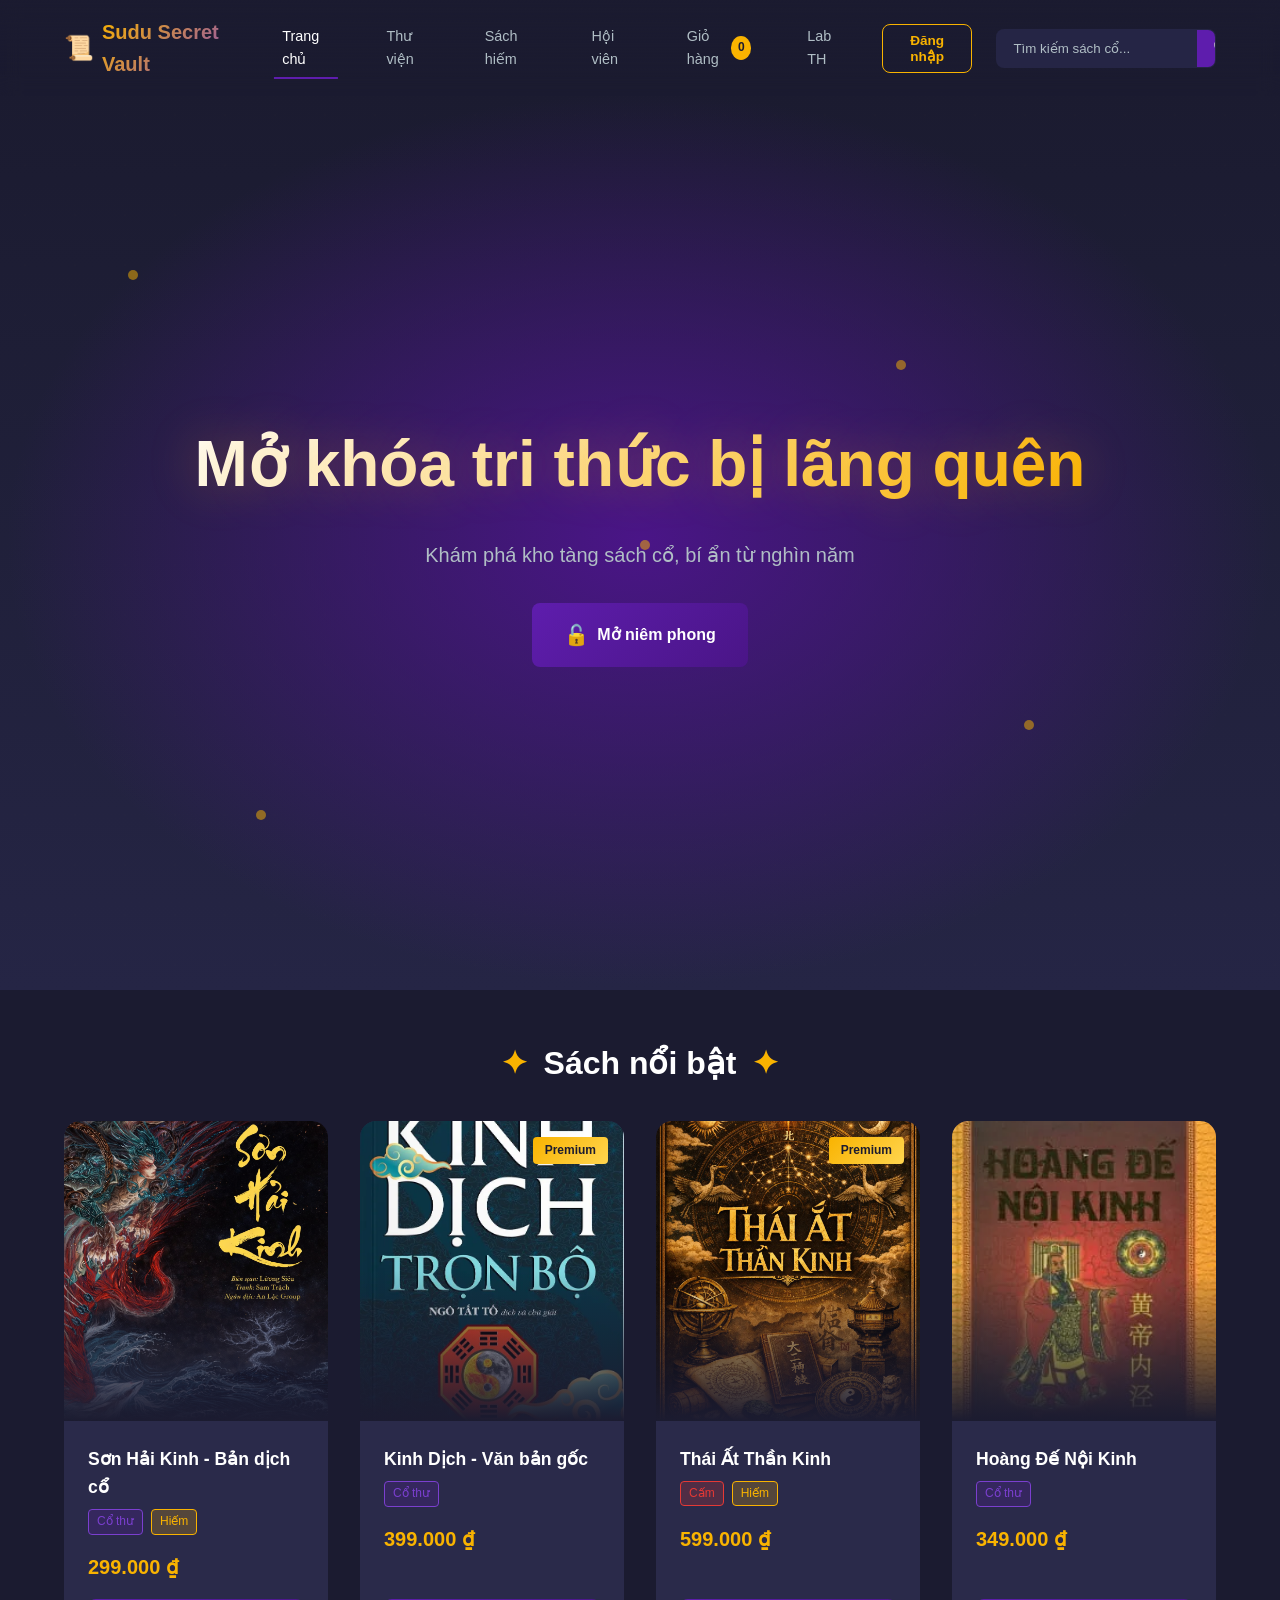
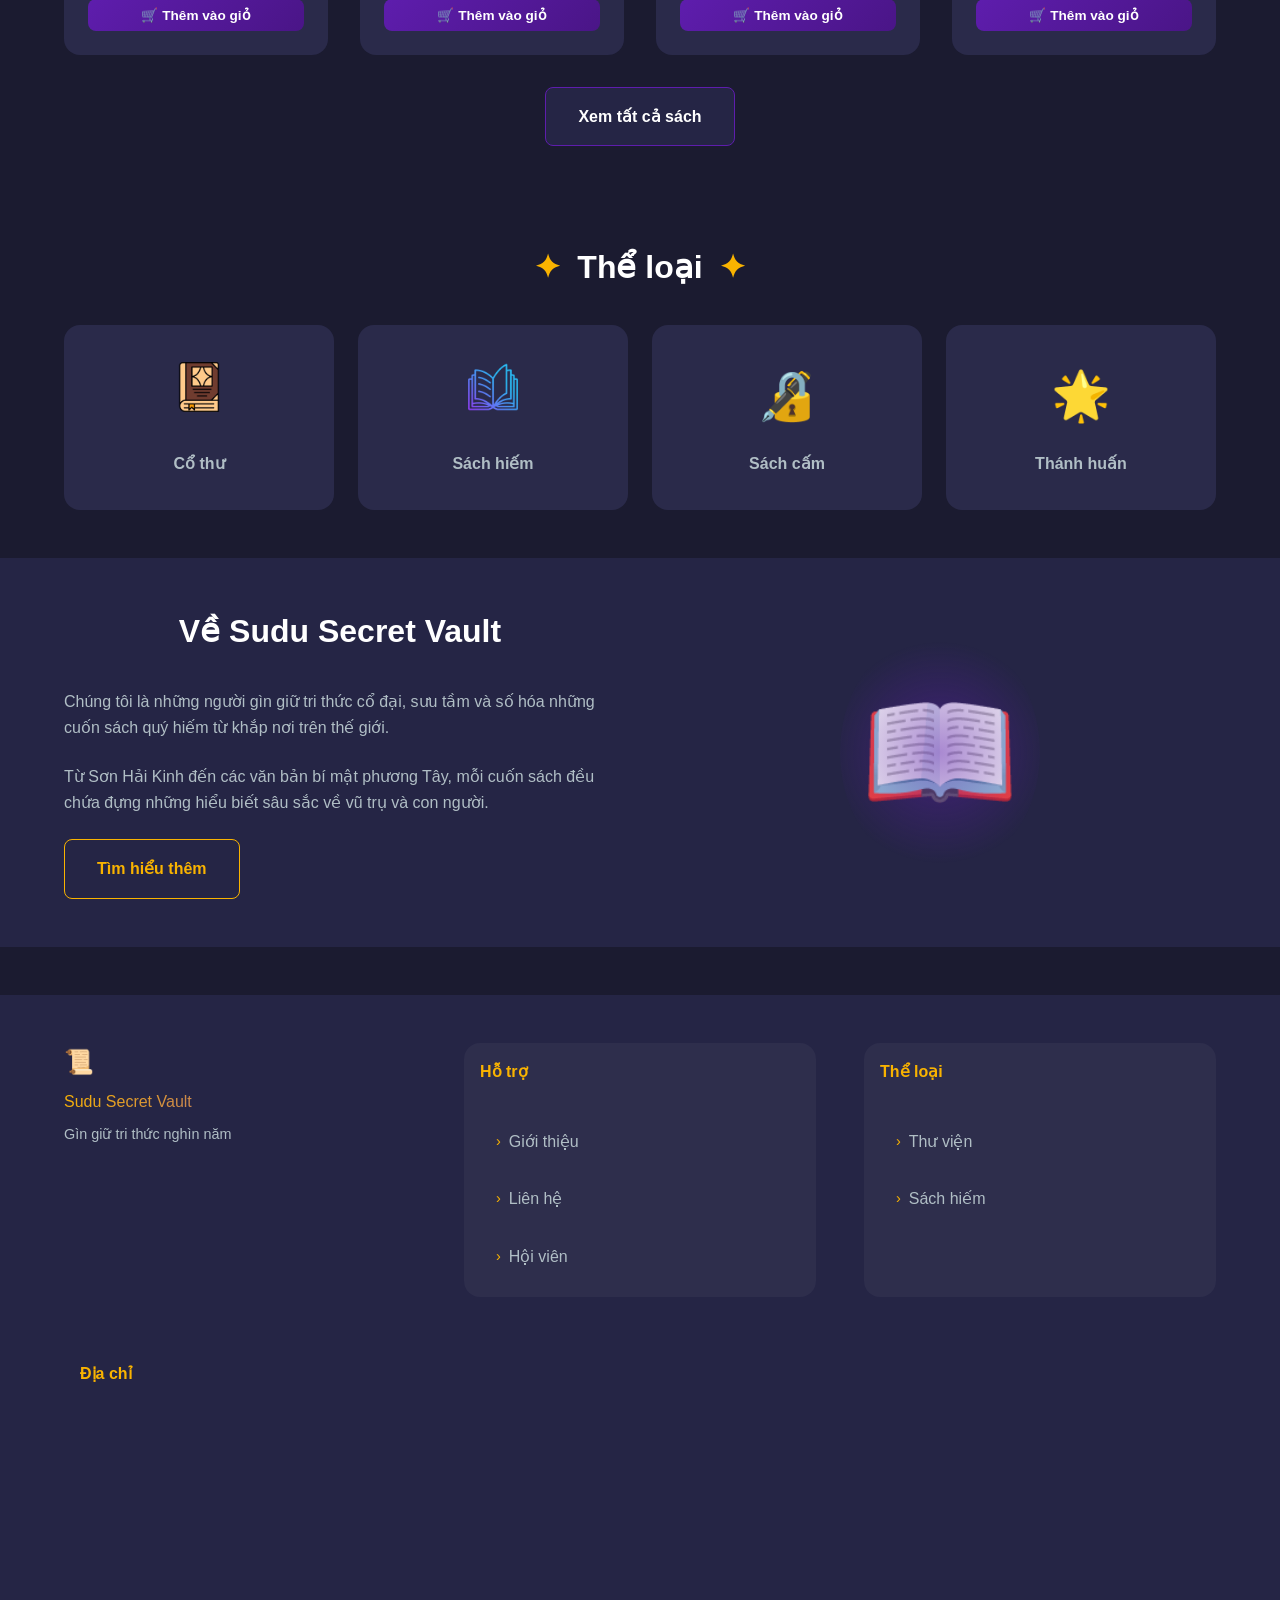
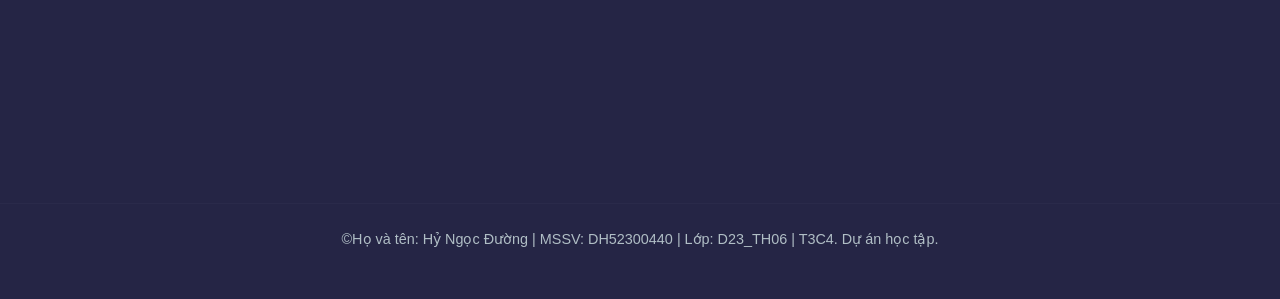
==== commit 5570fba4: "4. Update map chỉnh trang liên hệ" ====
--- a/index.html
+++ b/index.html
@@ -141,7 +141,7 @@
                 <p class="footer-tagline">Gìn giữ tri thức nghìn năm</p>
             </div>
             <div class="footer-links">
-                <h4>SUDU</h4>
+                <h4>Hỗ trợ</h4>
                 <a href="templates/gioi-thieu.html">Giới thiệu</a>
                 <a href="templates/lien-he.html">Liên hệ</a>
                 <a href="templates/hoi-vien.html">Hội viên</a>
@@ -150,6 +150,15 @@
                 <h4>Thể loại</h4>
                 <a href="templates/sach.html">Thư viện</a>
                 <a href="templates/sach-hiem.html">Sách hiếm</a>
+            </div>
+            <div class="footer-links footer-map">
+                <h4>Địa chỉ</h4>
+                <div class="map-container">
+                    <iframe
+                        src="https://www.google.com/maps/embed?pb=!1m18!1m12!1m3!1d3904.3062442629953!2d108.56043036121538!3d11.883750688291881!2m3!1f0!2f0!3f0!3m2!1i1024!2i768!4f13.1!3m3!1m2!1s0x317116da36b53075%3A0x7c5827bec4163bc5!2zVHLGsOG7nW5nIFRo4buNLCBYdcOibiBUcsaw4budbmcsIFh1w6JuIFRyxrDhu51uZyAtIMSQw6AgTOG6oXQsIEzDom0gxJDhu5NuZywgVmnhu4d0IE5hbQ!5e0!3m2!1svi!2s!4v1778671419726!5m2!1svi!2s"
+                        allowfullscreen="" loading="lazy" referrerpolicy="no-referrer-when-downgrade">
+                    </iframe>
+                </div>
             </div>
         </div>
         <div class="footer-bottom">
--- a/styles/style.css
+++ b/styles/style.css
@@ -19,7 +19,8 @@
     --color-success: #43A047;
 
     /* Glow effects */
-    --glow-primary: 0 0 20px rgba(94, 29, 173, 0.5);
+    --glow-primary: 0 0 20px rgba(29, 173, 67, 0.5);
+    --glow-primary-search: 0 0 20px rgba(94, 29, 173, 0.5);
     --glow-accent: 0 0 20px rgba(249, 179, 0, 0.5);
 
     /* Spacing */
@@ -79,7 +80,7 @@
 
 /* ========== HEADER ========== */
 .header {
-    background: linear-gradient(180deg, var(--color-bg) 0%, transparent 100%);
+    background: linear-gradient(180deg, var(--color-bg) 0%, transparent 80%);
     position: fixed;
     top: 0;
     left: 0;
@@ -252,10 +253,18 @@
     padding: var(--spacing-xs) var(--spacing-sm);
     cursor: pointer;
     transition: var(--transition-normal);
+    color: var(--color-text);
+    font-size: 1.1rem;
+    min-width: 45px;
+    display: flex;
+    align-items: center;
+    justify-content: center;
+    flex-shrink: 0;
 }
 
 .search-btn:hover {
     background: var(--color-primary-light);
+    box-shadow: var(--glow-primary-search);
 }
 
 /* Mobile Menu Button */
@@ -1148,7 +1157,7 @@
 
 .footer-content {
     display: grid;
-    grid-template-columns: 2fr 1fr 1fr;
+    grid-template-columns: repeat(auto-fit, minmax(300px, 1fr));
     gap: var(--spacing-xl);
     margin-bottom: var(--spacing-lg);
 }
@@ -1176,6 +1185,7 @@
     padding: var(--spacing-sm);
     background: rgba(255, 255, 255, 0.04);
     border-radius: var(--radius-lg);
+    min-height: fit-content;
 }
 
 .footer-links a {
@@ -1201,12 +1211,52 @@
     transform: translateX(4px);
 }
 
+/* Map Container */
+.footer-map {
+    padding: 0 !important;
+    background: transparent !important;
+}
+
+.footer-map h4 {
+    padding: var(--spacing-sm);
+    margin-bottom: 0.5rem;
+}
+
+.map-container {
+    width: 100%;
+    padding-bottom: 100%;
+    position: relative;
+    border-radius: var(--radius-lg);
+    overflow: hidden;
+}
+
+.map-container iframe {
+    position: absolute;
+    top: 0;
+    left: 0;
+    width: 100%;
+    height: 100%;
+    border: 0;
+    border-radius: var(--radius-lg);
+}
+
 .footer-bottom {
     text-align: center;
-    padding-top: var(--spacing-md);
+    padding: var(--spacing-md) var(--spacing-sm) var(--spacing-md);
     border-top: 1px solid var(--color-bg-card);
     color: var(--color-text-alt);
-    font-size: 0.85rem;
+    font-size: clamp(0.75rem, 2.5vw, 0.9rem);
+    line-height: 1.6;
+    word-wrap: break-word;
+    overflow-wrap: break-word;
+    white-space: normal;
+}
+
+.footer-bottom p {
+    margin: 0;
+    padding: 0;
+    font-size: inherit;
+    line-height: inherit;
 }
 
 /* ========== ANIMATIONS ========== */
@@ -1288,6 +1338,17 @@
 }
 
 /* ========== RESPONSIVE ========== */
+@media (max-width: 990px) {
+    .footer-content {
+        grid-template-columns: repeat(auto-fit, minmax(250px, 1fr));
+    }
+
+    .footer-bottom {
+        padding: var(--spacing-md) var(--spacing-xs) var(--spacing-md);
+        font-size: clamp(0.7rem, 2.2vw, 0.85rem);
+    }
+}
+
 @media (max-width: 768px) {
     body {
         padding-top: 160px;
@@ -1321,6 +1382,7 @@
         order: 3;
         width: 100%;
         margin-top: var(--spacing-sm);
+        display: inline-flex;
     }
 
     .search-bar input {
@@ -1341,8 +1403,42 @@
         text-align: center;
     }
 
+    .footer-links h4 {
+        text-align: center;
+    }
+
+    .footer-links {
+        background: rgba(255, 255, 255, 0.04);
+    }
+
+    .footer-map h4 {
+        text-align: center;
+    }
+
+    .footer-bottom {
+        padding: var(--spacing-md) var(--spacing-xs);
+        font-size: clamp(0.65rem, 1.8vw, 0.8rem);
+        line-height: 1.5;
+    }
+
     .books-grid {
         grid-template-columns: repeat(auto-fill, minmax(200px, 1fr));
+    }
+}
+
+/* Mobile Small (480px and below) */
+@media (max-width: 480px) {
+    .footer-bottom {
+        padding: var(--spacing-md) var(--spacing-xs) var(--spacing-md);
+        font-size: clamp(0.6rem, 1.5vw, 0.75rem);
+        line-height: 1.4;
+        word-spacing: 0.05em;
+    }
+
+    .footer-bottom p {
+        margin: 0;
+        padding: 0;
+        font-size: inherit;
     }
 }
 
@@ -1679,6 +1775,11 @@
     .search-bar {
         width: 100%;
     }
+
+    .search-bar input {
+        width: 100%;
+    }
+
 }
 
 @media (max-width: 768px) {
